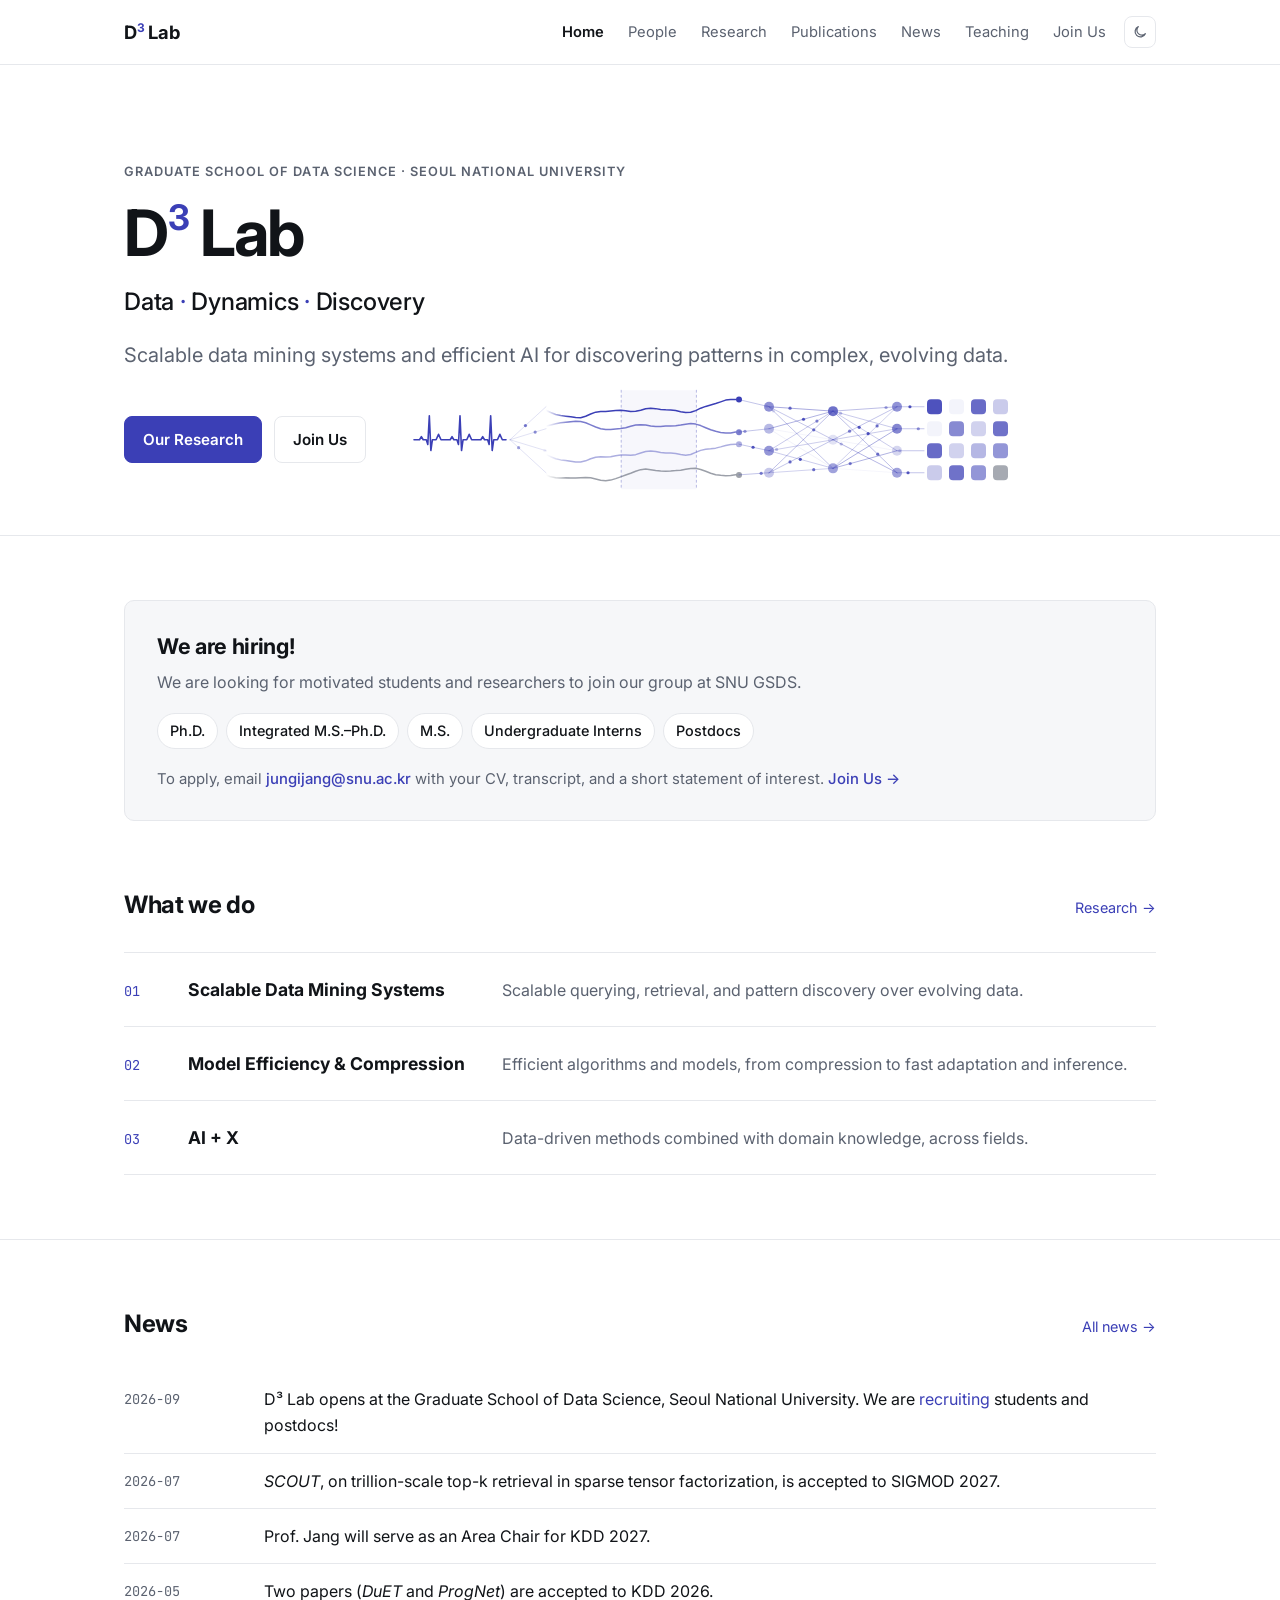
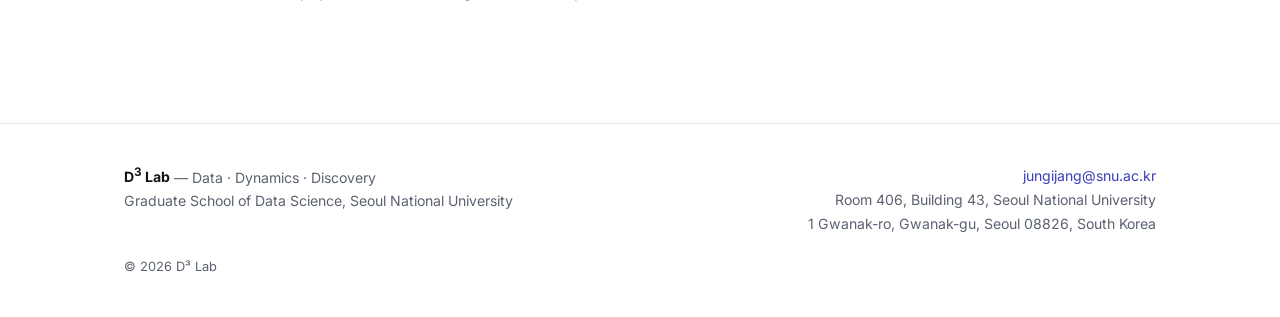
==== index.html @ c4cef636 "Initial D³ Lab website Static site for D³ Lab (Data · Dynamics · Discovery) at the Graduate School o" ====
<!doctype html>
<html lang="en">
<head>
  <meta charset="utf-8" />
  <meta name="viewport" content="width=device-width, initial-scale=1" />
  <title>D³ Lab — Data · Dynamics · Discovery | GSDS, Seoul National University</title>
  <meta name="description" content="D³ Lab at the Graduate School of Data Science, Seoul National University: scalable data mining systems and efficient AI for discovering patterns in complex, evolving data." />
  <meta property="og:type" content="website" />
  <meta property="og:title" content="D³ Lab — Data · Dynamics · Discovery | GSDS, Seoul National University" />
  <meta property="og:description" content="D³ Lab at the Graduate School of Data Science, Seoul National University: scalable data mining systems and efficient AI for discovering patterns in complex, evolving data." />
  <link rel="icon" href="assets/img/favicon.svg" type="image/svg+xml" />
  <link rel="preconnect" href="https://fonts.googleapis.com" />
  <link rel="preconnect" href="https://fonts.gstatic.com" crossorigin />
  <link href="https://fonts.googleapis.com/css2?family=Inter:wght@400;500;600;700&family=JetBrains+Mono:wght@400;500&display=swap" rel="stylesheet" />
  <link rel="stylesheet" href="assets/css/style.css" />
  <script>try { const t = localStorage.getItem("theme"); if (t) document.documentElement.dataset.theme = t; } catch (e) {}</script>
</head>
<body data-page="home">
  <header id="site-header"></header>
  <main>
    <section class="hero">
      <canvas id="hero-canvas" aria-hidden="true"></canvas>
      <div class="container">
        <p class="eyebrow">Graduate School of Data Science · Seoul National University</p>
        <h1>D<sup>3</sup> Lab</h1>
        <p class="tagline">Data <span class="dot">·</span> Dynamics <span class="dot">·</span> Discovery</p>
        <p class="lead">Scalable data mining systems and efficient AI for discovering patterns in complex, evolving data.</p>
        <div class="btn-row">
          <a class="btn primary" href="research.html">Our Research</a>
          <a class="btn" href="join.html">Join Us</a>
        </div>
      </div>
    </section>


    <section class="block hiring-block">
      <div class="container">
        <div class="hiring-card">
          <div class="hiring-head">
            <h2>We are hiring!</h2>
            <p>We are looking for motivated students and researchers to join our group at SNU GSDS.</p>
          </div>
          <ul class="positions">
            <li>Ph.D.</li>
            <li>Integrated M.S.–Ph.D.</li>
            <li>M.S.</li>
            <li>Undergraduate Interns</li>
            <li>Postdocs</li>
          </ul>
          <p class="hiring-apply">To apply, email <a href="mailto:jungijang@snu.ac.kr">jungijang@snu.ac.kr</a> with your CV, transcript, and a short statement of interest. <a href="join.html">Join Us →</a></p>
        </div>
      </div>
    </section>

    <section class="block">
      <div class="container">
        <div class="section-title"><h2>What we do</h2><a href="research.html">Research →</a></div>
        <ol class="directions">
          <li>
            <span class="num">01</span>
            <h3>Scalable Data Mining Systems</h3>
            <p>Scalable querying, retrieval, and pattern discovery over evolving data.</p>
          </li>
          <li>
            <span class="num">02</span>
            <h3>Model Efficiency &amp; Compression</h3>
            <p>Efficient algorithms and models, from compression to fast adaptation and inference.</p>
          </li>
          <li>
            <span class="num">03</span>
            <h3>AI + X</h3>
            <p>Data-driven methods combined with domain knowledge, across fields.</p>
          </li>
        </ol>
      </div>
    </section>

    <section class="block">
      <div class="container">
        <div class="section-title"><h2>News</h2><a href="news.html">All news →</a></div>
        <div id="news-latest"></div>
      </div>
    </section>
  </main>
  <footer id="site-footer"></footer>

  <script src="data/site.js"></script>
  <script src="data/members.js"></script>
  <script src="data/publications.js"></script>
  <script src="data/news.js"></script>
  <script src="assets/js/main.js"></script>
</body>
</html>
---- assets/css/style.css ----
/* =========================================================
   D³ Lab — Data · Dynamics · Discovery
   Minimal white theme with one accent color.
   ========================================================= */

:root {
  --bg: #ffffff;
  --bg-soft: #f6f7f9;
  --fg: #111418;
  --muted: #5b6270;
  --line: #e6e8ec;
  --accent: #3b3fb6;
  --accent-soft: #eef0ff;
  --chart-2: #b7bccb;
  --chart-3: #d9dce5;

  --font-sans: "Inter", -apple-system, BlinkMacSystemFont, "Segoe UI", Roboto, sans-serif;
  --font-mono: "JetBrains Mono", ui-monospace, SFMono-Regular, Menlo, monospace;

  --max: 1080px;
  --radius: 10px;
}

/* 다크: 시스템 설정을 따르되(:not light), 버튼으로 고른 테마(data-theme)가 우선 */
@media (prefers-color-scheme: dark) {
  :root:not([data-theme="light"]) {
    --bg: #0e1014;
    --bg-soft: #15181e;
    --fg: #e8eaef;
    --muted: #9aa1ad;
    --line: #23262d;
    --accent: #8b8ff0;
    --accent-soft: #1b1d33;
    --chart-2: #444a58;
    --chart-3: #2c3039;
  }
}
:root[data-theme="dark"] {
  --bg: #0e1014;
  --bg-soft: #15181e;
  --fg: #e8eaef;
  --muted: #9aa1ad;
  --line: #23262d;
  --accent: #8b8ff0;
  --accent-soft: #1b1d33;
  --chart-2: #444a58;
  --chart-3: #2c3039;
}


* { box-sizing: border-box; }

html { -webkit-text-size-adjust: 100%; }

body {
  margin: 0;
  min-height: 100vh;
  display: flex;
  flex-direction: column;
  background: var(--bg);
  color: var(--fg);
  font-family: var(--font-sans);
  font-size: 16px;
  line-height: 1.65;
  -webkit-font-smoothing: antialiased;
}

a { color: var(--accent); text-decoration: none; }
a:hover { text-decoration: underline; text-underline-offset: 3px; }

img { max-width: 100%; display: block; }

.container {
  max-width: var(--max);
  margin: 0 auto;
  padding: 0 24px;
}

.muted { color: var(--muted); }

/* ---------- Header ---------- */

.site-header {
  position: sticky;
  top: 0;
  z-index: 10;
  background: color-mix(in srgb, var(--bg) 88%, transparent);
  backdrop-filter: saturate(160%) blur(10px);
  border-bottom: 1px solid var(--line);
}

.site-header .container {
  display: flex;
  align-items: center;
  justify-content: space-between;
  height: 64px;
}

.logo {
  font-weight: 700;
  font-size: 1.15rem;
  color: var(--fg);
  letter-spacing: -0.01em;
}
.logo:hover { text-decoration: none; }
.logo sup { color: var(--accent); font-size: 0.65em; }

.header-actions { display: flex; align-items: center; gap: 8px; }
.nav { display: flex; gap: 4px; }

.theme-toggle {
  display: inline-flex;
  align-items: center;
  justify-content: center;
  width: 32px;
  height: 32px;
  border: 1px solid var(--line);
  border-radius: 8px;
  background: var(--bg);
  color: var(--muted);
  cursor: pointer;
}
.theme-toggle:hover { color: var(--fg); border-color: var(--muted); }

.nav a {
  color: var(--muted);
  font-size: 0.92rem;
  padding: 6px 10px;
  border-radius: 6px;
}
.nav a:hover { color: var(--fg); background: var(--bg-soft); text-decoration: none; }
.nav a.active { color: var(--fg); font-weight: 600; }

.nav-toggle {
  display: none;
  background: none;
  border: 1px solid var(--line);
  border-radius: 6px;
  color: var(--fg);
  font: inherit;
  font-size: 0.9rem;
  padding: 4px 10px;
  cursor: pointer;
}

@media (max-width: 820px) {
  .nav-toggle { display: block; }
  .nav {
    display: none;
    position: absolute;
    top: 64px;
    left: 0;
    right: 0;
    flex-direction: column;
    background: var(--bg);
    border-bottom: 1px solid var(--line);
    padding: 8px 16px 16px;
  }
  .nav.open { display: flex; }
}

/* ---------- Hero ---------- */

.hero {
  position: relative;
  padding: 96px 0 72px;
  overflow: hidden;
  border-bottom: 1px solid var(--line);
}

.hero canvas {
  position: absolute;
  inset: 0;
  width: 100%;
  height: 100%;
  pointer-events: none;
}

.hero .container { position: relative; }
@media (max-width: 1023px) { .hero { padding-bottom: 150px; } }

.eyebrow {
  font-family: var(--font-sans);
  font-size: 0.8rem;
  font-weight: 600;
  color: var(--muted);
  letter-spacing: 0.08em;
  text-transform: uppercase;
  margin: 0 0 16px;
}

.hero h1 {
  font-size: clamp(2.2rem, 6vw, 4rem);
  line-height: 1.08;
  letter-spacing: -0.03em;
  margin: 0 0 20px;
  font-weight: 700;
}
.hero h1 sup { color: var(--accent); font-size: 0.55em; vertical-align: 0.75em; margin-left: 0.02em; }
.hero .dot { color: var(--accent); }

.tagline {
  font-size: clamp(1.15rem, 2.4vw, 1.5rem);
  font-weight: 500;
  letter-spacing: -0.01em;
  margin: -6px 0 18px;
}

.hero .lead {
  font-size: clamp(1.05rem, 2vw, 1.25rem);
  color: var(--muted);
  margin: 0 0 32px;
}

.btn-row { display: flex; gap: 12px; flex-wrap: wrap; }

.btn {
  display: inline-block;
  padding: 10px 18px;
  border-radius: 8px;
  font-weight: 600;
  font-size: 0.95rem;
  border: 1px solid var(--line);
  color: var(--fg);
  background: var(--bg);
}
.btn:hover { text-decoration: none; border-color: var(--fg); }
.btn.primary { background: var(--accent); border-color: var(--accent); color: #fff; }
.btn.primary:hover { filter: brightness(1.08); }

/* ---------- Page header (sub pages) ---------- */

.page-head {
  padding: 64px 0 32px;
  border-bottom: 1px solid var(--line);
}
.page-head h1 {
  font-size: clamp(1.8rem, 4vw, 2.6rem);
  letter-spacing: -0.02em;
  margin: 0 0 8px;
}
.page-head p { color: var(--muted); margin: 0; }

/* ---------- Sections ---------- */

section.block { padding: 64px 0; }
section.block + section.block { border-top: 1px solid var(--line); }

.section-title {
  display: flex;
  align-items: baseline;
  justify-content: space-between;
  gap: 16px;
  margin-bottom: 28px;
}
.section-title h2 {
  font-size: 1.5rem;
  letter-spacing: -0.015em;
  margin: 0;
}
.section-title a { font-size: 0.9rem; }

/* ---------- News timeline ---------- */

.timeline { list-style: none; margin: 0; padding: 0; }

.timeline li {
  display: grid;
  grid-template-columns: 120px 1fr;
  gap: 20px;
  padding: 14px 0;
  border-bottom: 1px solid var(--line);
}
.timeline li:last-child { border-bottom: none; }

.timeline time {
  font-family: var(--font-mono);
  font-size: 0.85rem;
  color: var(--muted);
  padding-top: 2px;
}

@media (max-width: 560px) {
  .timeline li { grid-template-columns: 1fr; gap: 2px; }
}

/* ---------- Publications ---------- */

.pub-controls {
  display: flex;
  gap: 12px;
  flex-wrap: wrap;
  align-items: center;
  margin-bottom: 32px;
}

.chip {
  font: inherit;
  font-size: 0.85rem;
  padding: 6px 12px;
  border-radius: 999px;
  border: 1px solid var(--line);
  background: var(--bg);
  color: var(--muted);
  cursor: pointer;
}
.chip.active { background: var(--fg); border-color: var(--fg); color: var(--bg); }

.search {
  font: inherit;
  font-size: 0.9rem;
  padding: 7px 12px;
  border-radius: 8px;
  border: 1px solid var(--line);
  background: var(--bg);
  color: var(--fg);
  min-width: 220px;
  flex: 1;
  max-width: 320px;
}

.pub-year {
  font-family: var(--font-mono);
  font-size: 0.95rem;
  color: var(--muted);
  margin: 36px 0 8px;
}

.pub-list { list-style: none; margin: 0; padding: 0; }

.pub {
  padding: 14px 0;
  border-bottom: 1px solid var(--line);
}
.pub-title { font-weight: 600; }
.pub-authors { color: var(--muted); font-size: 0.93rem; }
.pub-authors strong { color: var(--fg); font-weight: 600; }
.pub-meta {
  display: flex;
  flex-wrap: wrap;
  gap: 10px;
  align-items: center;
  margin-top: 4px;
  font-size: 0.88rem;
}
.venue {
  font-family: var(--font-mono);
  font-size: 0.78rem;
  background: var(--accent-soft);
  color: var(--accent);
  padding: 2px 8px;
  border-radius: 4px;
}

.award {
  font-size: 0.78rem;
  font-weight: 600;
  color: #9a6700;
  background: #fff6db;
  padding: 2px 8px;
  border-radius: 4px;
}
@media (prefers-color-scheme: dark) {
  :root:not([data-theme="light"]) .award { color: #f0c457; background: #2d2610; }
}
:root[data-theme="dark"] .award { color: #f0c457; background: #2d2610; }

/* ---------- People ---------- */

.people-grid {
  display: grid;
  grid-template-columns: repeat(auto-fill, minmax(220px, 1fr));
  gap: 28px;
}

.person { text-align: left; }

.avatar {
  width: 100%;
  aspect-ratio: 1 / 1;
  border-radius: var(--radius);
  background: var(--bg-soft);
  border: 1px solid var(--line);
  object-fit: cover;
  display: flex;
  align-items: center;
  justify-content: center;
  font-size: 2rem;
  font-weight: 600;
  color: var(--muted);
  margin-bottom: 12px;
}
.person h3 { font-size: 1.02rem; margin: 0; }
.person .role { color: var(--accent); font-size: 0.85rem; font-family: var(--font-mono); }
.person p { color: var(--muted); font-size: 0.9rem; margin: 6px 0 0; }

.pi-card {
  display: grid;
  grid-template-columns: 160px 1fr;
  gap: 28px;
  align-items: center;
}
.pi-card .avatar { margin: 0; }
.pi-card h3 { font-size: 1.4rem; margin: 0 0 2px; }
.pi-card p { color: var(--fg); font-size: 0.95rem; margin: 12px 0 0; }
.pi-highlights { margin: 14px 0 0; padding-left: 18px; font-size: 0.92rem; color: var(--muted); }
.pi-card .pi-links { font-size: 0.92rem; }
.pi-card .avatar { aspect-ratio: 4 / 5; }
@media (max-width: 640px) { .pi-card { grid-template-columns: 1fr; } .pi-card .avatar { max-width: 160px; } }

.group-title {
  font-family: var(--font-mono);
  font-size: 0.85rem;
  color: var(--muted);
  text-transform: uppercase;
  letter-spacing: 0.05em;
  margin: 48px 0 20px;
}

.alumni-list { list-style: none; padding: 0; margin: 0; }
.alumni-list li { padding: 8px 0; border-bottom: 1px solid var(--line); }

/* ---------- Misc ---------- */

.callout {
  border: 1px solid var(--line);
  background: var(--bg-soft);
  border-radius: var(--radius);
  padding: 32px;
  display: flex;
  justify-content: space-between;
  align-items: center;
  gap: 24px;
  flex-wrap: wrap;
}
.callout h3 { margin: 0 0 4px; font-size: 1.25rem; }
.callout p { margin: 0; color: var(--muted); }

.prose h2 { font-size: 1.35rem; margin: 40px 0 12px; letter-spacing: -0.01em; }
.prose h2:first-child { margin-top: 0; }
.prose ul { padding-left: 20px; }

.info-grid {
  display: grid;
  grid-template-columns: 160px 1fr;
  gap: 12px 24px;
}
.info-grid dt { color: var(--muted); font-family: var(--font-mono); font-size: 0.88rem; padding-top: 2px; }
.info-grid dd { margin: 0; }
@media (max-width: 560px) { .info-grid { grid-template-columns: 1fr; gap: 2px; } .info-grid dd { margin-bottom: 12px; } }

.course { padding: 18px 0; border-bottom: 1px solid var(--line); }
.course h3 { margin: 0; font-size: 1.05rem; }
.course .term { font-family: var(--font-mono); font-size: 0.85rem; color: var(--muted); }

.empty { color: var(--muted); font-style: italic; }

/* ---------- Footer ---------- */

.site-footer {
  border-top: 1px solid var(--line);
  padding: 40px 0;
  margin-top: 40px;
  color: var(--muted);
  font-size: 0.88rem;
}
.site-footer .container {
  display: flex;
  justify-content: space-between;
  gap: 24px;
  flex-wrap: wrap;
}
.site-footer strong { color: var(--fg); }
.footer-contact { text-align: right; line-height: 1.7; }
.site-footer .footer-copy { margin-top: 20px; font-size: 0.8rem; }
@media (max-width: 640px) { .footer-contact { text-align: left; } }


/* ---------- Hiring (홈, What we do 위) ---------- */
section.block.hiring-block { padding-bottom: 0; }
section.block.hiring-block + section.block { border-top: none; }
.hiring-card {
  border: 1px solid var(--line);
  border-radius: var(--radius);
  background: var(--bg-soft);
  padding: 28px 32px;
}
.hiring-head h2 { font-size: 1.35rem; margin: 0 0 4px; letter-spacing: -0.015em; }
.hiring-head p { margin: 0; color: var(--muted); }
.positions { list-style: none; margin: 18px 0; padding: 0; display: flex; flex-wrap: wrap; gap: 8px; }
.positions li {
  font-size: 0.9rem;
  font-weight: 500;
  padding: 5px 12px;
  border-radius: 999px;
  background: var(--bg);
  border: 1px solid var(--line);
}
.hiring-apply { margin: 0; font-size: 0.93rem; color: var(--muted); }
.hiring-apply a { font-weight: 500; }
@media (max-width: 560px) { .hiring-card { padding: 22px 20px; } }

/* ---------- Research: 연구 방향 ---------- */
.direction .num { font-family: var(--font-mono); font-size: 0.85rem; color: var(--accent); }
.direction h2 { font-size: 1.5rem; letter-spacing: -0.015em; margin: 6px 0 14px; }
.direction-topics { margin: 0 0 8px; padding-left: 20px; color: var(--fg); }
.direction-topics li { margin: 4px 0; }
.direction-topics strong { font-weight: 600; }
.direction .group-title { margin-top: 32px; margin-bottom: 4px; }
.direction-note { margin: 0; }
.prose h3 { font-size: 1.05rem; margin: 24px 0 6px; }

.prose .positions { padding-left: 0; margin-top: 0; }

/* ---------- Home: 연구 방향 (한 줄씩) ---------- */
.directions { list-style: none; margin: 0; padding: 0; border-top: 1px solid var(--line); }
.directions li {
  display: grid;
  grid-template-columns: 40px 290px 1fr;
  gap: 8px 24px;
  align-items: baseline;
  padding: 22px 0;
  border-bottom: 1px solid var(--line);
}
.directions .num { font-family: var(--font-mono); font-size: 0.85rem; color: var(--accent); }
.directions h3 { margin: 0; font-size: 1.1rem; }
.directions p { margin: 0; color: var(--muted); }
@media (max-width: 720px) {
  .directions li { grid-template-columns: 36px 1fr; }
  .directions p { grid-column: 2; }
}

/* 버튼 줄은 애니메이션과 같은 높이 */
@media (min-width: 1024px) { .hero .btn-row { margin-top: 44px; } }

/* ---------- Research: 방향별 애니메이션 ---------- */
.direction-body {
  display: grid;
  grid-template-columns: 1fr 380px;
  gap: 24px 48px;
  align-items: center;
}
.direction-anim { display: block; width: 100%; height: 190px; }
@media (max-width: 860px) {
  .direction-body { grid-template-columns: 1fr; }
  .direction-anim { max-width: 440px; }
}

/* 내용이 짧은 페이지에서도 푸터가 화면 아래에 오도록 */
main { flex: 1 0 auto; }
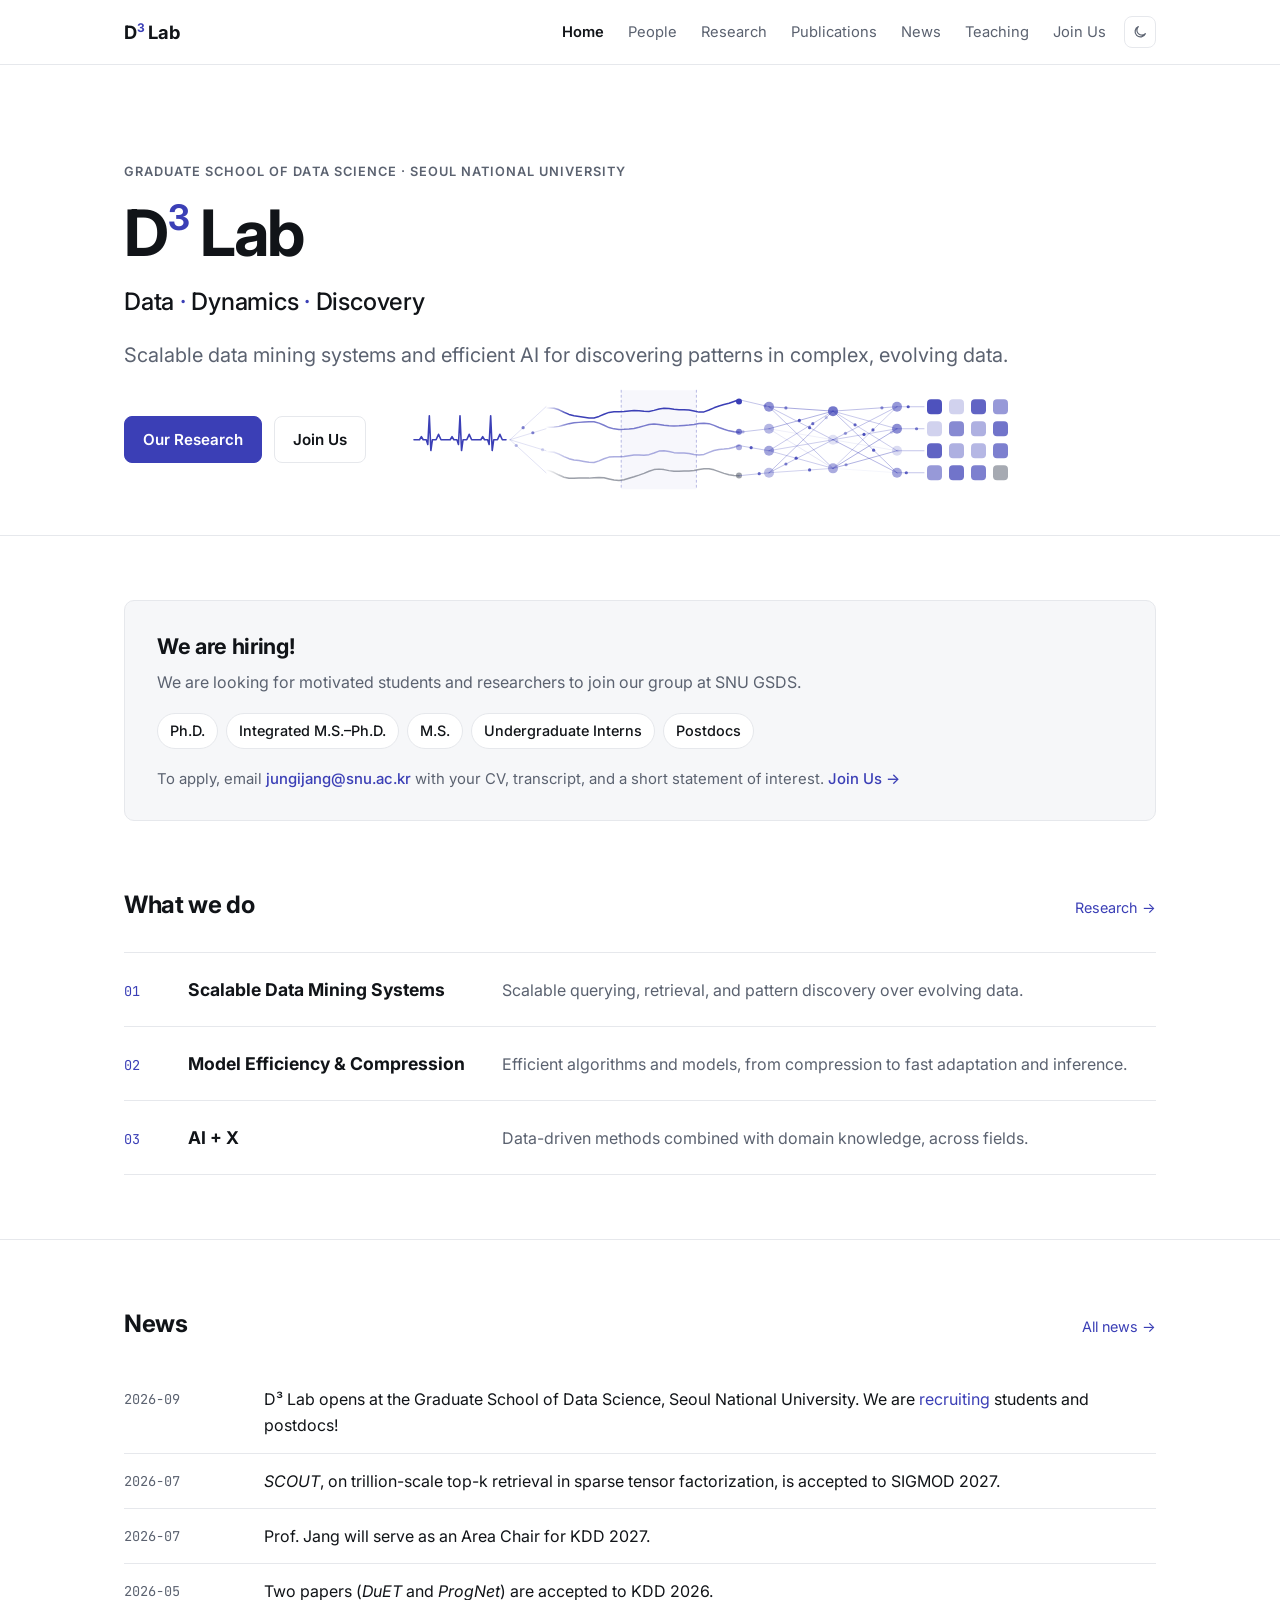
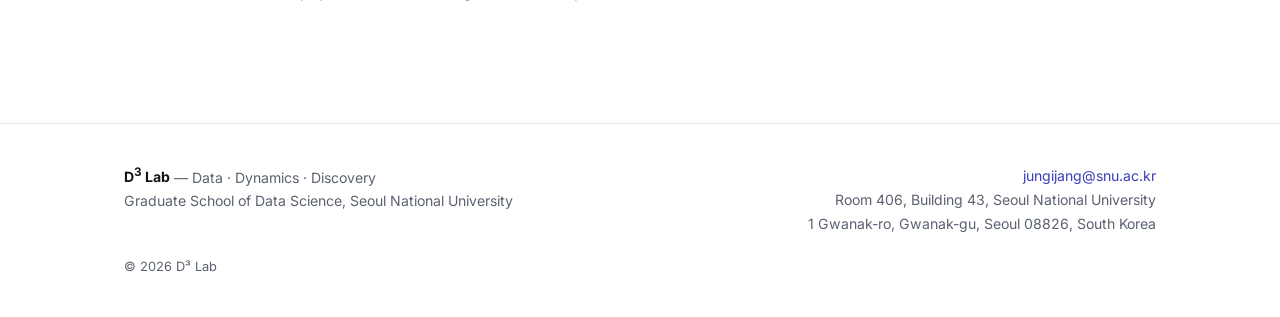
==== commit 760183a4: "Add version query to CSS/JS URLs so updates bypass browser cache Co-Authored-By: Claude Opus 5.5 <no" ====
--- a/index.html
+++ b/index.html
@@ -12,7 +12,7 @@
   <link rel="preconnect" href="https://fonts.googleapis.com" />
   <link rel="preconnect" href="https://fonts.gstatic.com" crossorigin />
   <link href="https://fonts.googleapis.com/css2?family=Inter:wght@400;500;600;700&family=JetBrains+Mono:wght@400;500&display=swap" rel="stylesheet" />
-  <link rel="stylesheet" href="assets/css/style.css" />
+  <link rel="stylesheet" href="assets/css/style.css?v=20261030b" />
   <script>try { const t = localStorage.getItem("theme"); if (t) document.documentElement.dataset.theme = t; } catch (e) {}</script>
 </head>
 <body data-page="home">
@@ -84,10 +84,10 @@
   </main>
   <footer id="site-footer"></footer>
 
-  <script src="data/site.js"></script>
-  <script src="data/members.js"></script>
-  <script src="data/publications.js"></script>
-  <script src="data/news.js"></script>
-  <script src="assets/js/main.js"></script>
+  <script src="data/site.js?v=20261030b"></script>
+  <script src="data/members.js?v=20261030b"></script>
+  <script src="data/publications.js?v=20261030b"></script>
+  <script src="data/news.js?v=20261030b"></script>
+  <script src="assets/js/main.js?v=20261030b"></script>
 </body>
 </html>
--- a/assets/css/style.css
+++ b/assets/css/style.css
@@ -365,6 +365,18 @@
 }
 :root[data-theme="dark"] .award { color: #f0c457; background: #2d2610; }
 
+.partner {
+  display: inline-block;
+  margin-right: 8px;
+  vertical-align: 1px;
+  font-size: 0.75rem;
+  font-weight: 500;
+  color: var(--muted);
+  border: 1px solid var(--line);
+  padding: 0 7px;
+  border-radius: 4px;
+}
+
 /* ---------- People ---------- */
 
 .people-grid {
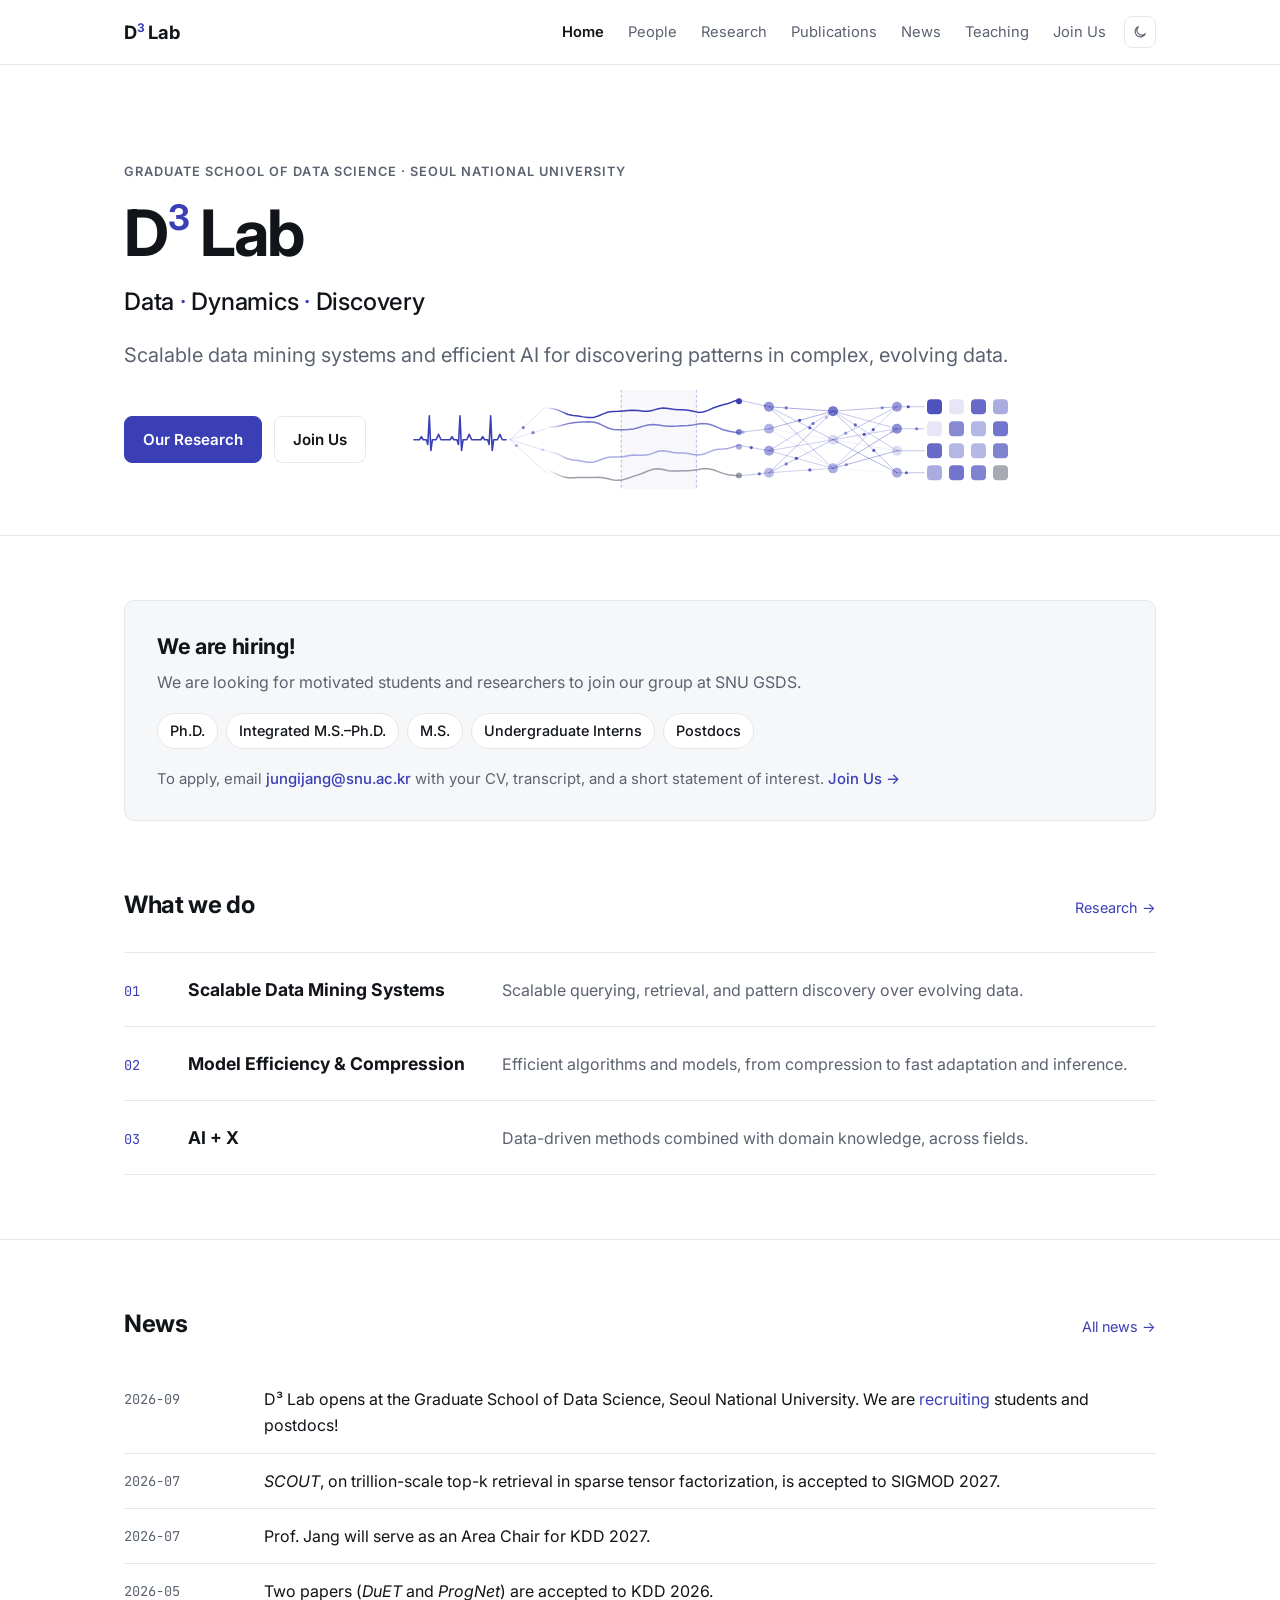
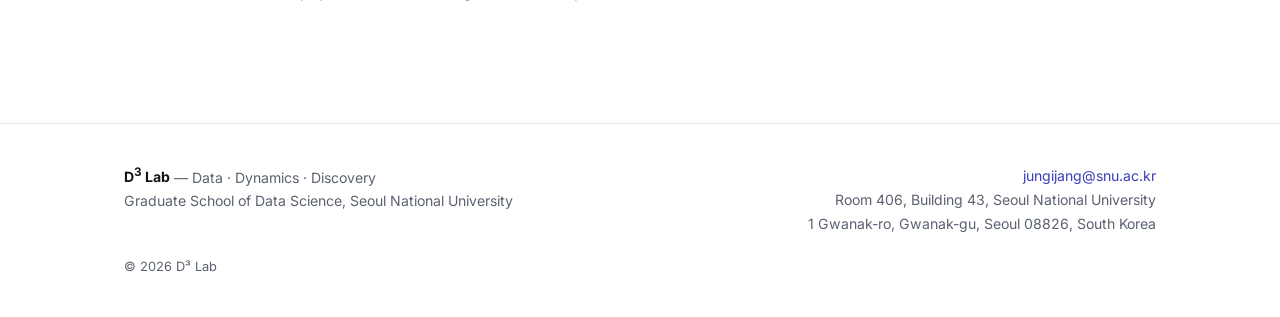
==== commit d455217f: "Move partner label to the end of the title and use the accent color Co-Authored-By: Claude Opus 5.5 " ====
--- a/index.html
+++ b/index.html
@@ -12,7 +12,7 @@
   <link rel="preconnect" href="https://fonts.googleapis.com" />
   <link rel="preconnect" href="https://fonts.gstatic.com" crossorigin />
   <link href="https://fonts.googleapis.com/css2?family=Inter:wght@400;500;600;700&family=JetBrains+Mono:wght@400;500&display=swap" rel="stylesheet" />
-  <link rel="stylesheet" href="assets/css/style.css?v=20261030b" />
+  <link rel="stylesheet" href="assets/css/style.css?v=20261030c" />
   <script>try { const t = localStorage.getItem("theme"); if (t) document.documentElement.dataset.theme = t; } catch (e) {}</script>
 </head>
 <body data-page="home">
@@ -84,10 +84,10 @@
   </main>
   <footer id="site-footer"></footer>
 
-  <script src="data/site.js?v=20261030b"></script>
-  <script src="data/members.js?v=20261030b"></script>
-  <script src="data/publications.js?v=20261030b"></script>
-  <script src="data/news.js?v=20261030b"></script>
-  <script src="assets/js/main.js?v=20261030b"></script>
+  <script src="data/site.js?v=20261030c"></script>
+  <script src="data/members.js?v=20261030c"></script>
+  <script src="data/publications.js?v=20261030c"></script>
+  <script src="data/news.js?v=20261030c"></script>
+  <script src="assets/js/main.js?v=20261030c"></script>
 </body>
 </html>
--- a/assets/css/style.css
+++ b/assets/css/style.css
@@ -365,14 +365,15 @@
 }
 :root[data-theme="dark"] .award { color: #f0c457; background: #2d2610; }
 
+/* 기업 협업 표시: 제목 끝, 강조색 테두리 (학회 태그는 배경이 채워진 모양이라 구분됨) */
 .partner {
   display: inline-block;
-  margin-right: 8px;
+  margin-left: 8px;
   vertical-align: 1px;
   font-size: 0.75rem;
-  font-weight: 500;
-  color: var(--muted);
-  border: 1px solid var(--line);
+  font-weight: 600;
+  color: var(--accent);
+  border: 1px solid var(--accent);
   padding: 0 7px;
   border-radius: 4px;
 }
